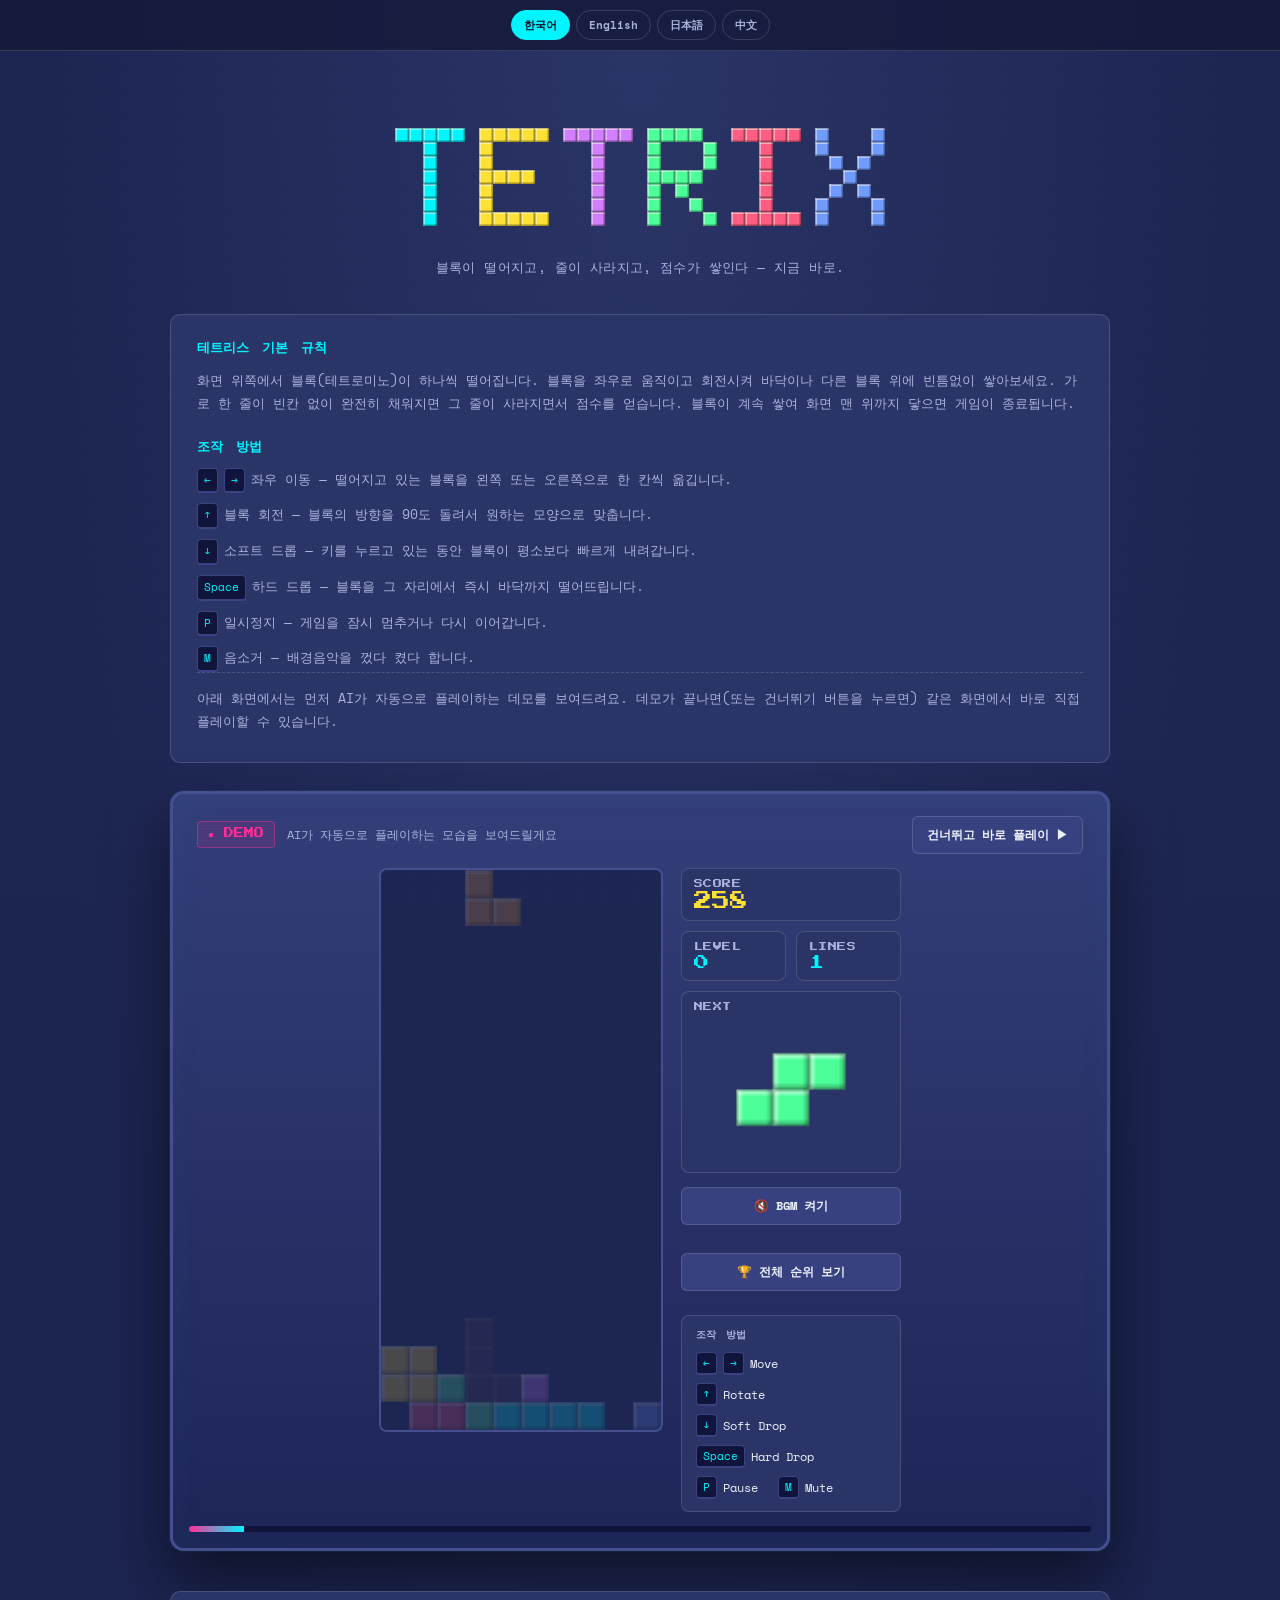
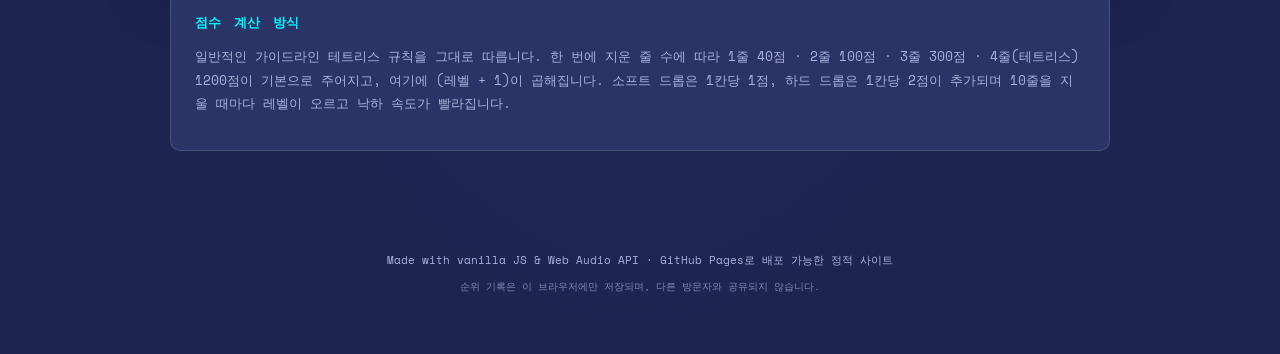
==== game.html @ ea778ef4 "Add files via upload" ====
<!DOCTYPE html>
<html lang="ko">
<head>
<meta charset="UTF-8">
<meta name="viewport" content="width=device-width, initial-scale=1.0">
<title>TETRIX — Play Tetris Instantly in Your Browser</title>
<meta name="description" content="A web Tetris game. Watch the AI demo, then play instantly.">
<link rel="preconnect" href="https://fonts.googleapis.com">
<link rel="preconnect" href="https://fonts.gstatic.com" crossorigin>
<link href="https://fonts.googleapis.com/css2?family=Press+Start+2P&family=Space+Mono:wght@400;700&display=swap" rel="stylesheet">
<style>
:root {
  --bg-deep: #232c5e;
  --bg-panel: #2a3466;
  --bg-panel-light: #37417f;
  --accent-cyan: #00f5ff;
  --accent-magenta: #ff2e97;
  --accent-yellow: #ffe135;
  --text-main: #eef2ff;
  --text-dim: #aab2dc;
  --border-soft: rgba(255, 255, 255, 0.14);
  --font-display: 'Press Start 2P', monospace;
  --font-mono: 'Space Mono', monospace;
}

* { box-sizing: border-box; }

html, body {
  margin: 0;
  padding: 0;
  background: radial-gradient(ellipse at top, #2a3466 0%, #1c2450 70%);
  color: var(--text-main);
  font-family: var(--font-mono);
  min-height: 100vh;
}

@media (prefers-reduced-motion: reduce) {
  * { animation-duration: 0.01ms !important; transition-duration: 0.01ms !important; }
}

/* CRT 스캔라인 오버레이 (신호 요소) */
.scanlines {
  position: fixed;
  inset: 0;
  pointer-events: none;
  z-index: 999;
  background: repeating-linear-gradient(
    to bottom,
    rgba(255, 255, 255, 0.025) 0px,
    rgba(255, 255, 255, 0.025) 1px,
    transparent 1px,
    transparent 3px
  );
  mix-blend-mode: overlay;
}

.hero {
  text-align: center;
  padding: 56px 20px 24px;
}

#logo-canvas {
  width: 100%;
  max-width: 640px;
  height: auto;
  image-rendering: pixelated;
}

.hero-tag {
  color: var(--text-dim);
  font-size: 13px;
  letter-spacing: 0.03em;
  margin-top: 4px;
}

main {
  max-width: 980px;
  margin: 0 auto;
  padding: 0 20px 60px;
}

.stage-frame {
  background: linear-gradient(180deg, #333d78, #1e2557);
  border: 3px solid #454f8f;
  border-radius: 14px;
  padding: 16px;
  box-shadow: 0 0 0 1px rgba(0, 245, 255, 0.06), 0 30px 60px rgba(0, 0, 0, 0.5), inset 0 0 40px rgba(0, 245, 255, 0.03);
}

.stage-topbar {
  display: flex;
  align-items: center;
  gap: 12px;
  flex-wrap: wrap;
  padding: 6px 8px 14px;
}

.badge {
  font-family: var(--font-display);
  font-size: 10px;
  color: var(--accent-magenta);
  background: rgba(255, 46, 151, 0.12);
  border: 1px solid rgba(255, 46, 151, 0.4);
  padding: 6px 10px;
  border-radius: 4px;
  animation: blink 1.4s steps(2) infinite;
}
.badge.live {
  color: var(--accent-cyan);
  background: rgba(0, 245, 255, 0.12);
  border-color: rgba(0, 245, 255, 0.5);
}
@keyframes blink { 50% { opacity: 0.35; } }

.caption {
  color: var(--text-dim);
  font-size: 12px;
  flex: 1;
}

.ghost-btn {
  font-family: var(--font-mono);
  font-weight: 700;
  font-size: 12px;
  color: var(--text-main);
  background: var(--bg-panel-light);
  border: 1px solid var(--border-soft);
  border-radius: 6px;
  padding: 9px 14px;
  cursor: pointer;
  transition: transform 0.12s ease, border-color 0.12s ease, background 0.12s ease;
}
.ghost-btn:hover { border-color: var(--accent-cyan); background: #232c5e; }
.ghost-btn:active { transform: scale(0.97); }
.ghost-btn:focus-visible { outline: 2px solid var(--accent-cyan); outline-offset: 2px; }
.ghost-btn.full { width: 100%; margin: 4px 0 14px; }

.stage-body {
  display: flex;
  gap: 18px;
  align-items: flex-start;
  flex-wrap: wrap;
  justify-content: center;
}

.canvas-wrap {
  position: relative;
  border-radius: 8px;
  overflow: hidden;
  border: 2px solid #454f8f;
  box-shadow: inset 0 0 30px rgba(0, 0, 0, 0.6);
  line-height: 0;
  max-width: 100%;
}

#stage-canvas {
  display: block;
  image-rendering: pixelated;
  max-width: 100%;
  height: auto;
}

.stage-overlay {
  position: absolute;
  inset: 0;
  display: flex;
  align-items: center;
  justify-content: center;
  background: rgba(28, 36, 80, 0.8);
  font-family: var(--font-display);
}

.sidebar {
  width: 220px;
  display: flex;
  flex-direction: column;
  gap: 10px;
}

.stat-box {
  background: var(--bg-panel);
  border: 1px solid var(--border-soft);
  border-radius: 8px;
  padding: 10px 12px;
  display: flex;
  flex-direction: column;
  gap: 4px;
}
.stat-row { display: flex; gap: 10px; }
.stat-row .stat-box.small { flex: 1; }

.stat-label {
  font-family: var(--font-display);
  font-size: 9px;
  color: var(--text-dim);
  letter-spacing: 0.05em;
}
.stat-value {
  font-family: var(--font-display);
  font-size: 18px;
  color: var(--accent-yellow);
}
.stat-row .stat-value { font-size: 15px; color: var(--accent-cyan); }

#next-canvas { display: block; margin-top: 2px; }

.controls-guide {
  background: var(--bg-panel);
  border: 1px solid var(--border-soft);
  border-radius: 8px;
  padding: 12px 14px;
}
.controls-guide h3 {
  font-family: var(--font-display);
  font-size: 10px;
  color: var(--text-dim);
  margin: 0 0 10px;
}
.controls-guide ul { list-style: none; margin: 0; padding: 0; display: flex; flex-direction: column; gap: 8px; }
.controls-guide li { font-size: 12px; color: var(--text-main); display: flex; align-items: center; gap: 6px; }
kbd {
  font-family: var(--font-mono);
  font-size: 11px;
  background: #10143a;
  border: 1px solid #3a4380;
  border-bottom-width: 2px;
  border-radius: 4px;
  padding: 2px 6px;
  color: var(--accent-cyan);
}

.progress-track {
  margin-top: 14px;
  height: 6px;
  background: #10143a;
  border-radius: 999px;
  overflow: hidden;
}
.progress-fill {
  height: 100%;
  width: 0%;
  background: linear-gradient(90deg, var(--accent-magenta), var(--accent-cyan));
  transition: width 0.1s linear;
}

.howto-section {
  margin-bottom: 28px;
  background: var(--bg-panel);
  border: 1px solid var(--border-soft);
  border-radius: 10px;
  padding: 24px 26px;
}
.howto-section h2 {
  font-family: var(--font-display);
  font-size: 13px;
  color: var(--accent-cyan);
  margin: 0 0 12px;
}
.howto-section h2:not(:first-child) { margin-top: 22px; }
.howto-section p {
  font-size: 13px;
  line-height: 1.8;
  color: var(--text-dim);
  margin: 0 0 4px;
}
.howto-section strong { color: var(--text-main); }

.howto-list {
  list-style: none;
  margin: 0;
  padding: 0;
  display: flex;
  flex-direction: column;
  gap: 10px;
}
.howto-list li {
  font-size: 13px;
  line-height: 1.7;
  color: var(--text-dim);
  display: flex;
  flex-wrap: wrap;
  align-items: baseline;
  gap: 6px;
}
.howto-list kbd {
  flex-shrink: 0;
}
.howto-list strong {
  color: var(--accent-yellow);
  margin-right: 2px;
}

.howto-note {
  margin-top: 16px;
  padding-top: 14px;
  border-top: 1px dashed var(--border-soft);
  font-size: 12px;
}

/* ---------- 모바일 터치 컨트롤 ---------- */
.touch-controls {
  display: none;
  flex-direction: column;
  gap: 10px;
  width: 100%;
  max-width: 340px;
  margin-top: 4px;
  user-select: none;
}
.touch-row { display: flex; gap: 10px; }
.touch-btn {
  flex: 1;
  font-family: var(--font-mono);
  font-weight: 700;
  font-size: 20px;
  color: var(--text-main);
  background: var(--bg-panel-light);
  border: 1px solid var(--border-soft);
  border-radius: 10px;
  padding: 16px 0;
  touch-action: manipulation;
  -webkit-tap-highlight-color: transparent;
}
.touch-btn.wide { font-size: 13px; padding: 14px 4px; }
.touch-btn:active { background: #2c3768; border-color: var(--accent-cyan); }

@media (max-width: 720px), (pointer: coarse) {
  .touch-controls { display: flex; }
}

/* ---------- 모달 (이니셜 입력 / 순위표) ---------- */
.modal-backdrop {
  position: fixed;
  inset: 0;
  z-index: 1000;
  background: rgba(20, 26, 58, 0.7);
  display: flex;
  align-items: center;
  justify-content: center;
  padding: 20px;
}
.modal-backdrop[hidden] { display: none; }
.modal-box {
  width: 100%;
  max-width: 380px;
  background: linear-gradient(180deg, #333d78, #1e2557);
  border: 2px solid #454f8f;
  border-radius: 14px;
  padding: 24px;
  box-shadow: 0 20px 60px rgba(0, 0, 0, 0.6);
}
.modal-box h2 {
  font-family: var(--font-display);
  font-size: 14px;
  color: var(--accent-yellow);
  margin: 0 0 14px;
  text-align: center;
}
.modal-box p { font-size: 12px; color: var(--text-dim); text-align: center; margin: 0 0 16px; }

.initials-input {
  display: block;
  width: 140px;
  margin: 0 auto 16px;
  font-family: var(--font-display);
  font-size: 28px;
  letter-spacing: 10px;
  text-align: center;
  text-transform: uppercase;
  color: var(--accent-cyan);
  background: #10143a;
  border: 2px solid #3a4380;
  border-radius: 8px;
  padding: 10px 6px 10px 16px;
}
.initials-input:focus { outline: none; border-color: var(--accent-cyan); }

.lb-table { display: flex; flex-direction: column; gap: 6px; margin-bottom: 6px; max-height: 320px; overflow-y: auto; }
.lb-row {
  display: grid;
  grid-template-columns: 32px 50px 1fr 70px;
  align-items: center;
  gap: 8px;
  padding: 7px 10px;
  background: var(--bg-panel);
  border-radius: 6px;
  font-size: 12px;
}
.lb-row--new { outline: 2px solid var(--accent-cyan); background: rgba(0, 245, 255, 0.08); }
.lb-rank { color: var(--text-dim); text-align: center; }
.lb-initials { font-family: var(--font-display); font-size: 11px; color: var(--accent-yellow); }
.lb-score { color: var(--text-main); font-weight: 700; text-align: right; }
.lb-date { color: var(--text-dim); font-size: 10px; text-align: right; }
.lb-empty { text-align: center; color: var(--text-dim); font-size: 12px; padding: 20px 0; }

.footer-note { font-size: 10px; margin-top: 6px; opacity: 0.7; }

.about-section {

  margin-top: 40px;
  background: var(--bg-panel);
  border: 1px solid var(--border-soft);
  border-radius: 10px;
  padding: 22px 24px;
}
.about-section h2 {
  font-family: var(--font-display);
  font-size: 13px;
  color: var(--accent-cyan);
  margin-top: 0;
}
.about-section p { font-size: 13px; line-height: 1.8; color: var(--text-dim); }
.about-section strong { color: var(--text-main); }

footer {
  text-align: center;
  color: var(--text-dim);
  font-size: 11px;
  padding: 30px 20px 50px;
}

@media (max-width: 720px) {
  .stage-body { flex-direction: column; align-items: center; }
  .sidebar { width: 100%; max-width: 320px; }
}

/* ---------- 언어 전환 바 ---------- */
.lang-switch {
  position: sticky;
  top: 0;
  z-index: 500;
  display: flex;
  justify-content: center;
  gap: 6px;
  flex-wrap: wrap;
  padding: 10px;
  background: rgba(20, 26, 58, 0.85);
  backdrop-filter: blur(6px);
  border-bottom: 1px solid var(--border-soft);
}
.lang-btn {
  font-family: var(--font-mono);
  font-size: 11px;
  font-weight: 700;
  color: var(--text-dim);
  background: transparent;
  border: 1px solid var(--border-soft);
  border-radius: 999px;
  padding: 6px 12px;
  cursor: pointer;
}
.lang-btn:hover { color: var(--text-main); border-color: var(--accent-cyan); }
.lang-btn.active {
  color: #0a0e27;
  background: var(--accent-cyan);
  border-color: var(--accent-cyan);
}

/* ---------- 링크를 버튼처럼 ---------- */
a.ghost-btn.link-btn {
  display: block;
  text-align: center;
  text-decoration: none;
}

/* ---------- 랭킹 페이지 ---------- */
.hero--small { padding: 40px 20px 10px; }
.text-logo {
  font-family: var(--font-display);
  font-size: 42px;
  text-align: center;
  margin: 0;
  background: linear-gradient(90deg, var(--accent-cyan), var(--accent-magenta), var(--accent-yellow));
  -webkit-background-clip: text;
  background-clip: text;
  color: transparent;
}
.ranking-main { max-width: 720px; margin: 0 auto; padding: 0 20px 60px; }
.ranking-page {
  background: var(--bg-panel);
  border: 1px solid var(--border-soft);
  border-radius: 12px;
  padding: 26px 28px;
}
.back-link {
  display: inline-block;
  width: auto;
  margin-bottom: 18px;
  text-decoration: none;
}
.ranking-page h2 {
  font-family: var(--font-display);
  font-size: 16px;
  color: var(--accent-yellow);
  margin: 0 0 10px;
}
.ranking-subtitle { font-size: 12px; color: var(--text-dim); margin: 0 0 20px; line-height: 1.6; }
.lb-header-row {
  display: grid;
  grid-template-columns: 32px 50px 1fr 70px;
  gap: 8px;
  padding: 0 10px 8px;
  font-size: 10px;
  color: var(--text-dim);
  font-family: var(--font-display);
  border-bottom: 1px solid var(--border-soft);
  margin-bottom: 8px;
}

</style>
</head>
<body>
<div class="scanlines" aria-hidden="true"></div>

<div class="lang-switch" id="lang-switch">
  <button class="lang-btn" data-lang="ko">한국어</button>
  <button class="lang-btn" data-lang="en">English</button>
  <button class="lang-btn" data-lang="ja">日本語</button>
  <button class="lang-btn" data-lang="zh">中文</button>
</div>

<header class="hero">
  <canvas id="logo-canvas" width="640" height="140" aria-label="TETRIX logo"></canvas>
  <p class="hero-tag" data-i18n="heroTag">Blocks fall. Lines clear. Scores rise. Right now.</p>
</header>

<main>
  <section class="howto-section">
    <h2 data-i18n="howToPlayTitle">How to Play</h2>
    <p data-i18n="howToPlayBody">Blocks (tetrominoes) fall from the top of the screen. Move and rotate each
      block to stack it neatly on the floor or on other blocks. Fill a full
      horizontal row and it clears, earning points. If the blocks stack up
      to the top of the screen, the game ends.</p>

    <h2 data-i18n="controlsTitle">Controls</h2>
    <ul class="howto-list">
      <li><kbd>←</kbd><kbd>→</kbd> <span data-i18n="ctrlMove">Move — Shift the falling block left or right by one column.</span></li>
      <li><kbd>↑</kbd> <span data-i18n="ctrlRotate">Rotate — Turn the block 90° to fit it into the gap you need.</span></li>
      <li><kbd>↓</kbd> <span data-i18n="ctrlSoftDrop">Soft Drop — Hold to make the block fall faster.</span></li>
      <li><kbd>Space</kbd> <span data-i18n="ctrlHardDrop">Hard Drop — Instantly drop the block straight to the bottom.</span></li>
      <li><kbd>P</kbd> <span data-i18n="ctrlPause">Pause — Pause or resume the game.</span></li>
      <li><kbd>M</kbd> <span data-i18n="ctrlMute">Mute — Turn the music on or off.</span></li>
    </ul>
    <p class="howto-note" data-i18n="howToNote">Below, an AI plays a live demo first. Once it ends
      (or you hit Skip), you can play right away on the same screen.</p>
  </section>

  <section class="stage-section">
    <div class="stage-frame">
      <div class="stage-topbar">
        <span id="stage-badge" class="badge">● DEMO</span>
        <span id="stage-caption" class="caption" data-i18n="demoCaption">Watch the AI play automatically</span>
        <button id="skip-demo-btn" class="ghost-btn" data-i18n="skipBtn">Skip to Play ▶</button>
      </div>

      <div class="stage-body">
        <div class="canvas-wrap">
          <canvas id="stage-canvas"></canvas>
          <div id="stage-overlay" class="stage-overlay" hidden></div>
        </div>

        <div class="touch-controls" id="touch-controls">
          <div class="touch-row">
            <button class="touch-btn" data-action="left" aria-label="Move left">◀</button>
            <button class="touch-btn" data-action="rotate" aria-label="Rotate">⟳</button>
            <button class="touch-btn" data-action="right" aria-label="Move right">▶</button>
          </div>
          <div class="touch-row">
            <button class="touch-btn wide" data-action="softdrop" aria-label="Soft drop">▼ Soft Drop</button>
            <button class="touch-btn wide" data-action="harddrop" aria-label="Hard drop">⤓ Hard Drop</button>
          </div>
        </div>

        <aside class="sidebar">
          <div class="stat-box">
            <span class="stat-label" data-i18n="statScore">SCORE</span>
            <span id="stat-score" class="stat-value">0</span>
          </div>
          <div class="stat-row">
            <div class="stat-box small">
              <span class="stat-label" data-i18n="statLevel">LEVEL</span>
              <span id="stat-level" class="stat-value">0</span>
            </div>
            <div class="stat-box small">
              <span class="stat-label" data-i18n="statLines">LINES</span>
              <span id="stat-lines" class="stat-value">0</span>
            </div>
          </div>
          <div class="stat-box">
            <span class="stat-label" data-i18n="statNext">NEXT</span>
            <canvas id="next-canvas" width="96" height="72"></canvas>
          </div>

          <button id="bgm-toggle-btn" class="ghost-btn full">🔇 Music On</button>
          <a id="rankings-link" href="ranking.html" class="ghost-btn full link-btn" data-i18n="rankingsBtn">🏆 View Full Rankings</a>

          <div class="controls-guide">
            <h3 data-i18n="controlsTitle">Controls</h3>
            <ul>
              <li><kbd>←</kbd><kbd>→</kbd> Move</li>
              <li><kbd>↑</kbd> Rotate</li>
              <li><kbd>↓</kbd> Soft Drop</li>
              <li><kbd>Space</kbd> Hard Drop</li>
              <li><kbd>P</kbd> Pause &nbsp; <kbd>M</kbd> Mute</li>
            </ul>
          </div>
        </aside>
      </div>

      <div id="demo-progress-track" class="progress-track">
        <div id="demo-progress-fill" class="progress-fill"></div>
      </div>
    </div>
  </section>

  <section class="about-section">
    <h2 data-i18n="scoringTitle">Scoring</h2>
    <p data-i18n="scoringBody">Standard guideline Tetris rules apply. Clearing lines at once scores
      40 / 100 / 300 / 1200 points for 1 / 2 / 3 / 4 lines,
      multiplied by (level + 1). Soft drop adds 1 point per row,
      hard drop adds 2 points per row. The level rises every 10 lines cleared,
      and the game speeds up.</p>
  </section>
</main>

<footer>
  <p data-i18n="footerMade">Made with vanilla JS &amp; Web Audio API · A static site, ready for GitHub Pages</p>
  <p class="footer-note" data-i18n="footerNote">High scores are saved in your own browser only — they're not shared with other visitors.</p>
</footer>

<div id="modal-backdrop" class="modal-backdrop" hidden>
  <div id="modal-box" class="modal-box"></div>
</div>

<script>

/* ---- js/i18n.js ---- */
/* =========================================================
   TETRIX - i18n
   한국어(ko) / English(en) / 日本語(ja) / 中文(zh) 4개 언어 지원.
   선택한 언어는 localStorage에 저장되어 두 페이지(게임/순위표) 사이에서도 유지된다.
   ========================================================= */

const LANG_KEY = "tetrix_lang";

const I18N = {
  ko: {
    heroTag: "블록이 떨어지고, 줄이 사라지고, 점수가 쌓인다 — 지금 바로.",
    howToPlayTitle: "테트리스 기본 규칙",
    howToPlayBody: "화면 위쪽에서 블록(테트로미노)이 하나씩 떨어집니다. 블록을 좌우로 움직이고 회전시켜 바닥이나 다른 블록 위에 빈틈없이 쌓아보세요. 가로 한 줄이 빈칸 없이 완전히 채워지면 그 줄이 사라지면서 점수를 얻습니다. 블록이 계속 쌓여 화면 맨 위까지 닿으면 게임이 종료됩니다.",
    howToPlayBodyStrong: "가로 한 줄이 빈칸 없이 완전히 채워지면 그 줄이 사라지면서 점수",
    controlsTitle: "조작 방법",
    ctrlMove: "좌우 이동 — 떨어지고 있는 블록을 왼쪽 또는 오른쪽으로 한 칸씩 옮깁니다.",
    ctrlRotate: "블록 회전 — 블록의 방향을 90도 돌려서 원하는 모양으로 맞춥니다.",
    ctrlSoftDrop: "소프트 드롭 — 키를 누르고 있는 동안 블록이 평소보다 빠르게 내려갑니다.",
    ctrlHardDrop: "하드 드롭 — 블록을 그 자리에서 즉시 바닥까지 떨어뜨립니다.",
    ctrlPause: "일시정지 — 게임을 잠시 멈추거나 다시 이어갑니다.",
    ctrlMute: "음소거 — 배경음악을 껐다 켰다 합니다.",
    howToNote: "아래 화면에서는 먼저 AI가 자동으로 플레이하는 데모를 보여드려요. 데모가 끝나면(또는 건너뛰기 버튼을 누르면) 같은 화면에서 바로 직접 플레이할 수 있습니다.",
    demoCaption: "AI가 자동으로 플레이하는 모습을 보여드릴게요",
    liveCaption: "지금부터 직접 플레이하세요!",
    skipBtn: "건너뛰고 바로 플레이 ▶",
    statScore: "SCORE",
    statLevel: "LEVEL",
    statLines: "LINES",
    statNext: "NEXT",
    musicOn: "🔇 BGM 켜기",
    musicOff: "🔊 BGM 끄기",
    rankingsBtn: "🏆 전체 순위 보기",
    scoringTitle: "점수 계산 방식",
    scoringBody: "일반적인 가이드라인 테트리스 규칙을 그대로 따릅니다. 한 번에 지운 줄 수에 따라 1줄 40점 · 2줄 100점 · 3줄 300점 · 4줄(테트리스) 1200점이 기본으로 주어지고, 여기에 (레벨 + 1)이 곱해집니다. 소프트 드롭은 1칸당 1점, 하드 드롭은 1칸당 2점이 추가되며 10줄을 지울 때마다 레벨이 오르고 낙하 속도가 빨라집니다.",
    footerMade: "Made with vanilla JS & Web Audio API · GitHub Pages로 배포 가능한 정적 사이트",
    footerNote: "순위 기록은 이 브라우저에만 저장되며, 다른 방문자와 공유되지 않습니다.",
    gameOverRestart: "Enter 키를 누르거나 화면을 터치해 다시 시작",
    newHighScoreTitle: "🎉 신기록입니다!",
    newHighScorePrompt: "점 — 이니셜을 입력하세요",
    saveScoreBtn: "기록 저장",
    viewRankingsBtn: "전체 순위 보기",
    playAgainBtn: "다시 플레이",
    rankingPageTitle: "🏆 전체 순위 (상위 20위)",
    rankingSubtitle: "이 순위는 지금 이 브라우저에 저장된 기록만 보여줍니다. 다른 사람의 기기와는 공유되지 않아요.",
    backToGame: "← 게임으로 돌아가기",
    colRank: "순위",
    colInitials: "이니셜",
    colScore: "점수",
    colDate: "날짜",
    emptyScores: "아직 기록이 없어요 — 첫 기록의 주인공이 되어보세요!",
    langLabel: "언어",
    savingLabel: "저장 중…",
    loadingLabel: "불러오는 중…",
    rankingSubtitleGlobal: "이 순위는 전 세계 방문자와 실시간으로 공유되는 글로벌 순위표입니다.",
    footerNoteGlobal: "순위 기록은 모든 방문자와 실시간으로 공유됩니다."
  },
  en: {
    heroTag: "Blocks fall. Lines clear. Scores rise. Right now.",
    howToPlayTitle: "How to Play",
    howToPlayBody: "Blocks (tetrominoes) fall from the top of the screen. Move and rotate each block to stack it neatly on the floor or on other blocks. Fill a full horizontal row and it clears, earning points. If the blocks stack up to the top of the screen, the game ends.",
    howToPlayBodyStrong: "Fill a full horizontal row and it clears, earning points.",
    controlsTitle: "Controls",
    ctrlMove: "Move — Shift the falling block left or right by one column.",
    ctrlRotate: "Rotate — Turn the block 90° to fit it into the gap you need.",
    ctrlSoftDrop: "Soft Drop — Hold to make the block fall faster.",
    ctrlHardDrop: "Hard Drop — Instantly drop the block straight to the bottom.",
    ctrlPause: "Pause — Pause or resume the game.",
    ctrlMute: "Mute — Turn the music on or off.",
    howToNote: "Below, an AI plays a live demo first. Once it ends (or you hit Skip), you can play right away on the same screen.",
    demoCaption: "Watch the AI play automatically",
    liveCaption: "Your turn — play now!",
    skipBtn: "Skip to Play ▶",
    statScore: "SCORE",
    statLevel: "LEVEL",
    statLines: "LINES",
    statNext: "NEXT",
    musicOn: "🔇 Music On",
    musicOff: "🔊 Music Off",
    rankingsBtn: "🏆 View Full Rankings",
    scoringTitle: "Scoring",
    scoringBody: "Standard guideline Tetris rules apply. Clearing lines at once scores 40 / 100 / 300 / 1200 points for 1 / 2 / 3 / 4 lines, multiplied by (level + 1). Soft drop adds 1 point per row, hard drop adds 2 points per row. The level rises every 10 lines cleared, and the game speeds up.",
    footerMade: "Made with vanilla JS & Web Audio API · A static site, ready for GitHub Pages",
    footerNote: "High scores are saved in your own browser only — they're not shared with other visitors.",
    gameOverRestart: "Press Enter or tap to restart",
    newHighScoreTitle: "🎉 New High Score!",
    newHighScorePrompt: "points — enter your initials",
    saveScoreBtn: "Save Score",
    viewRankingsBtn: "View Full Rankings",
    playAgainBtn: "Play Again",
    rankingPageTitle: "🏆 Full Rankings (Top 20)",
    rankingSubtitle: "This board only shows scores saved in this browser — it isn't shared with other people's devices.",
    backToGame: "← Back to Game",
    colRank: "Rank",
    colInitials: "Initials",
    colScore: "Score",
    colDate: "Date",
    emptyScores: "No scores yet — be the first!",
    langLabel: "Language",
    savingLabel: "Saving…",
    loadingLabel: "Loading…",
    rankingSubtitleGlobal: "This is a global leaderboard, shared in real time with visitors everywhere.",
    footerNoteGlobal: "High scores are shared in real time with every visitor."
  },
  ja: {
    heroTag: "ブロックが落ち、ラインが消え、スコアが積み上がる — 今すぐ。",
    howToPlayTitle: "遊び方",
    howToPlayBody: "画面上部からブロック(テトロミノ)が一つずつ落ちてきます。左右に動かし、回転させて床や他のブロックの上に隙間なく積み上げましょう。横一列がすべて埋まるとそのラインが消え、得点が入ります。ブロックが画面上端まで積み上がるとゲーム終了です。",
    howToPlayBodyStrong: "横一列がすべて埋まるとそのラインが消え、得点",
    controlsTitle: "操作方法",
    ctrlMove: "移動 — 落下中のブロックを左右に1マスずつ動かします。",
    ctrlRotate: "回転 — ブロックを90度回転させて隙間に合わせます。",
    ctrlSoftDrop: "ソフトドロップ — 押している間、ブロックが速く落下します。",
    ctrlHardDrop: "ハードドロップ — ブロックを即座に一番下まで落とします。",
    ctrlPause: "一時停止 — ゲームを一時停止/再開します。",
    ctrlMute: "ミュート — BGMのオン/オフを切り替えます。",
    howToNote: "下の画面ではまずAIが自動でプレイするデモをご覧いただけます。デモが終わる(またはスキップする)と、同じ画面ですぐにプレイを始められます。",
    demoCaption: "AIが自動でプレイする様子をご覧ください",
    liveCaption: "あなたの番です — さあプレイ!",
    skipBtn: "スキップしてプレイ ▶",
    statScore: "スコア",
    statLevel: "レベル",
    statLines: "ライン",
    statNext: "ネクスト",
    musicOn: "🔇 BGMオン",
    musicOff: "🔊 BGMオフ",
    rankingsBtn: "🏆 ランキングを見る",
    scoringTitle: "得点計算方式",
    scoringBody: "一般的なガイドライン準拠のルールに従います。一度に消したライン数に応じて 1ライン40点・2ライン100点・3ライン300点・4ライン(テトリス)1200点 が基本点となり、そこに (レベル + 1) が掛けられます。ソフトドロップは1マスにつき1点、ハードドロップは1マスにつき2点が加算され、10ライン消すごとにレベルが上がって落下速度が速くなります。",
    footerMade: "Made with vanilla JS & Web Audio API · GitHub Pagesで公開できる静的サイト",
    footerNote: "ランキングはこのブラウザにのみ保存され、他の訪問者とは共有されません。",
    gameOverRestart: "Enterキーを押すか画面をタップしてリスタート",
    newHighScoreTitle: "🎉 ハイスコア達成!",
    newHighScorePrompt: "点 — イニシャルを入力してください",
    saveScoreBtn: "記録を保存",
    viewRankingsBtn: "ランキングを見る",
    playAgainBtn: "もう一度プレイ",
    rankingPageTitle: "🏆 ランキング(上位20位)",
    rankingSubtitle: "このランキングは、今使っているこのブラウザに保存された記録のみを表示します。他の人の端末とは共有されません。",
    backToGame: "← ゲームに戻る",
    colRank: "順位",
    colInitials: "イニシャル",
    colScore: "スコア",
    colDate: "日付",
    emptyScores: "まだ記録がありません — 最初の記録を作りましょう!",
    langLabel: "言語",
    savingLabel: "保存中…",
    loadingLabel: "読み込み中…",
    rankingSubtitleGlobal: "これは世界中の訪問者とリアルタイムで共有されるグローバルランキングです。",
    footerNoteGlobal: "ランキングはすべての訪問者とリアルタイムで共有されます。"
  },
  zh: {
    heroTag: "方块落下,行被消除,分数不断攀升 — 就是现在。",
    howToPlayTitle: "游戏玩法",
    howToPlayBody: "方块(俄罗斯方块)会从屏幕顶部依次落下。左右移动并旋转方块,将它们整齐地堆叠在地面或其他方块上。填满一整行且没有空隙,该行就会消除并获得分数。如果方块一直堆到屏幕顶部,游戏结束。",
    howToPlayBodyStrong: "填满一整行且没有空隙,该行就会消除并获得分数",
    controlsTitle: "操作方法",
    ctrlMove: "移动 — 将下落中的方块向左或向右移动一格。",
    ctrlRotate: "旋转 — 将方块旋转90度以匹配所需的空隙。",
    ctrlSoftDrop: "软降 — 按住可使方块比平时下落得更快。",
    ctrlHardDrop: "硬降 — 立即将方块直接落到底部。",
    ctrlPause: "暂停 — 暂停或继续游戏。",
    ctrlMute: "静音 — 打开或关闭背景音乐。",
    howToNote: "下方会先展示AI自动游玩的演示。演示结束后(或点击跳过按钮),你可以立即在同一画面开始游玩。",
    demoCaption: "观看AI自动游玩",
    liveCaption: "轮到你了 — 开始游玩吧!",
    skipBtn: "跳过并开始游玩 ▶",
    statScore: "分数",
    statLevel: "等级",
    statLines: "行数",
    statNext: "下一个",
    musicOn: "🔇 开启音乐",
    musicOff: "🔊 关闭音乐",
    rankingsBtn: "🏆 查看完整排行榜",
    scoringTitle: "计分方式",
    scoringBody: "采用标准的俄罗斯方块通用规则。一次消除的行数对应基础分:1行40分 · 2行100分 · 3行300分 · 4行(俄罗斯方块)1200分,再乘以(等级 + 1)。软降每格加1分,硬降每格加2分。每消除10行等级提升一次,下落速度也会加快。",
    footerMade: "Made with vanilla JS & Web Audio API · 可部署到 GitHub Pages 的静态网站",
    footerNote: "排行榜记录仅保存在你自己的浏览器中,不会与其他访客共享。",
    gameOverRestart: "按 Enter 键或点击屏幕重新开始",
    newHighScoreTitle: "🎉 创造新纪录!",
    newHighScorePrompt: "分 — 请输入你的姓名缩写",
    saveScoreBtn: "保存记录",
    viewRankingsBtn: "查看完整排行榜",
    playAgainBtn: "再玩一次",
    rankingPageTitle: "🏆 完整排行榜(前20名)",
    rankingSubtitle: "此排行榜只显示保存在当前浏览器中的记录,不会与其他人的设备共享。",
    backToGame: "← 返回游戏",
    colRank: "排名",
    colInitials: "缩写",
    colScore: "分数",
    colDate: "日期",
    emptyScores: "还没有记录 — 快来创造第一个记录吧!",
    langLabel: "语言",
    savingLabel: "保存中…",
    loadingLabel: "加载中…",
    rankingSubtitleGlobal: "这是与全球访客实时共享的全球排行榜。",
    footerNoteGlobal: "排行榜记录会与所有访客实时共享。"
  }
};

function getLang() {
  try {
    return localStorage.getItem(LANG_KEY) || "ko";
  } catch (e) {
    return "ko";
  }
}

function setLang(lang) {
  try {
    localStorage.setItem(LANG_KEY, lang);
  } catch (e) {
    /* ignore */
  }
}

function t(key) {
  const lang = getLang();
  return (I18N[lang] && I18N[lang][key]) || I18N.en[key] || key;
}

// data-i18n 속성이 붙은 모든 요소의 텍스트를 현재 언어로 교체
function applyStaticTranslations() {
  document.querySelectorAll("[data-i18n]").forEach(el => {
    const key = el.getAttribute("data-i18n");
    el.textContent = t(key);
  });
  document.documentElement.lang = getLang();
}

window.TetrixI18n = { I18N, getLang, setLang, t, applyStaticTranslations, LANG_KEY };


/* ---- js/engine.js ---- */
/* =========================================================
   TETRIX - Core Engine
   보드/블록/회전/충돌판정/라인클리어/점수 계산을 담당하는
   순수 로직 모듈. DOM이나 캔버스에 의존하지 않는다.
   ========================================================= */

const COLS = 10;
const ROWS = 20;

// 각 테트로미노를 4x4 격자 안에서 4가지 회전 상태로 정의
const SHAPE_DEFS = {
  I: ["0000,1111,0000,0000", "0010,0010,0010,0010", "0000,0000,1111,0000", "0100,0100,0100,0100"],
  O: ["0110,0110,0000,0000", "0110,0110,0000,0000", "0110,0110,0000,0000", "0110,0110,0000,0000"],
  T: ["0100,1110,0000,0000", "0100,0110,0100,0000", "0000,1110,0100,0000", "0100,1100,0100,0000"],
  S: ["0110,1100,0000,0000", "0100,0110,0010,0000", "0000,0110,1100,0000", "1000,1100,0100,0000"],
  Z: ["1100,0110,0000,0000", "0010,0110,0100,0000", "0000,1100,0110,0000", "0100,1100,1000,0000"],
  J: ["1000,1110,0000,0000", "0110,0100,0100,0000", "0000,1110,0010,0000", "0100,0100,1100,0000"],
  L: ["0010,1110,0000,0000", "0100,0100,0110,0000", "0000,1110,1000,0000", "1100,0100,0100,0000"]
};

const COLORS = {
  I: "#00f5ff",
  O: "#ffe135",
  T: "#d17dff",
  S: "#4dff99",
  Z: "#ff5c82",
  J: "#6f9bff",
  L: "#ffaa33"
};

const PIECE_KEYS = Object.keys(SHAPE_DEFS);

function parseShape(str) {
  return str.split(",").map(row => row.split("").map(Number));
}

// 미리 파싱해둔 회전 테이블: SHAPES[type][rotation] -> [[x,y],...]
const SHAPES = {};
for (const key of PIECE_KEYS) {
  SHAPES[key] = SHAPE_DEFS[key].map(rowStr => {
    const grid = parseShape(rowStr);
    const cells = [];
    for (let y = 0; y < 4; y++) {
      for (let x = 0; x < 4; x++) {
        if (grid[y][x]) cells.push([x, y]);
      }
    }
    return cells;
  });
}

// 클래식 가이드라인 점수표 (레벨 보정 전 기본값)
const LINE_SCORE = [0, 40, 100, 300, 1200];

function randomBag() {
  const bag = [...PIECE_KEYS];
  for (let i = bag.length - 1; i > 0; i--) {
    const j = Math.floor(Math.random() * (i + 1));
    [bag[i], bag[j]] = [bag[j], bag[i]];
  }
  return bag;
}

class Piece {
  constructor(type) {
    this.type = type;
    this.rotation = 0;
    this.x = 3;
    this.y = -1;
  }
  cells(rotation = this.rotation) {
    return SHAPES[this.type][rotation];
  }
}

class Board {
  constructor() {
    this.grid = Array.from({ length: ROWS }, () => Array(COLS).fill(null));
    this.bag = randomBag();
    this.nextBag = randomBag();
    this.current = null;
    this.score = 0;
    this.lines = 0;
    this.level = 0;
    this.gameOver = false;
    this.spawnNext();
  }

  takeFromBag() {
    if (this.bag.length === 0) {
      this.bag = this.nextBag;
      this.nextBag = randomBag();
    }
    return this.bag.shift();
  }

  spawnNext() {
    const type = this.takeFromBag();
    this.current = new Piece(type);
    this.peekType = this.bag[0] || this.nextBag[0];
    if (this.collides(this.current, 0, 0, this.current.rotation)) {
      this.gameOver = true;
    }
  }

  collides(piece, dx, dy, rotation) {
    const cells = piece.cells(rotation);
    for (const [cx, cy] of cells) {
      const x = piece.x + cx + dx;
      const y = piece.y + cy + dy;
      if (x < 0 || x >= COLS || y >= ROWS) return true;
      if (y >= 0 && this.grid[y][x]) return true;
    }
    return false;
  }

  move(dx, dy) {
    if (!this.current || this.gameOver) return false;
    if (!this.collides(this.current, dx, dy, this.current.rotation)) {
      this.current.x += dx;
      this.current.y += dy;
      return true;
    }
    return false;
  }

  rotate(dir = 1) {
    if (!this.current || this.gameOver) return false;
    const p = this.current;
    const newRotation = (p.rotation + dir + 4) % 4;
    // 간단한 wall-kick: 0, -1, 1, -2, 2 순서로 시도
    const kicks = [0, -1, 1, -2, 2];
    for (const k of kicks) {
      if (!this.collides(p, k, 0, newRotation)) {
        p.x += k;
        p.rotation = newRotation;
        return true;
      }
    }
    return false;
  }

  hardDrop() {
    if (!this.current || this.gameOver) return 0;
    let dist = 0;
    while (!this.collides(this.current, 0, 1, this.current.rotation)) {
      this.current.y += 1;
      dist++;
    }
    this.score += dist * 2; // 하드드롭 1칸당 2점 (가이드라인 규칙)
    this.lock();
    return dist;
  }

  softDropStep() {
    if (this.move(0, 1)) {
      this.score += 1; // 소프트드롭 1칸당 1점
      return true;
    }
    return false;
  }

  ghostY() {
    if (!this.current) return 0;
    let y = this.current.y;
    while (!this.collides(this.current, 0, y - this.current.y + 1, this.current.rotation)) {
      y++;
    }
    return y;
  }

  lock() {
    const p = this.current;
    if (!p) return;
    for (const [cx, cy] of p.cells()) {
      const x = p.x + cx;
      const y = p.y + cy;
      if (y >= 0) this.grid[y][x] = p.type;
    }
    const cleared = this.clearLines();
    if (!this.gameOver) this.spawnNext();
    return cleared;
  }

  clearLines() {
    let cleared = 0;
    for (let y = ROWS - 1; y >= 0; y--) {
      if (this.grid[y].every(cell => cell !== null)) {
        this.grid.splice(y, 1);
        this.grid.unshift(Array(COLS).fill(null));
        cleared++;
        y++; // 같은 인덱스 재검사
      }
    }
    if (cleared > 0) {
      this.score += LINE_SCORE[cleared] * (this.level + 1);
      this.lines += cleared;
      this.level = Math.floor(this.lines / 10);
    }
    return cleared;
  }

  dropIntervalMs() {
    // 레벨이 오를수록 빨라짐 (하한 100ms)
    return Math.max(1000 - this.level * 75, 100);
  }
}

window.TetrixEngine = { COLS, ROWS, COLORS, PIECE_KEYS, Board, Piece };


/* ---- js/render.js ---- */
/* =========================================================
   TETRIX - Renderer
   Board 상태를 canvas 2D에 그리는 함수 모음
   ========================================================= */

function drawBlock(ctx, px, py, size, color, alpha = 1) {
  ctx.save();
  ctx.globalAlpha = alpha;
  // 본체
  ctx.fillStyle = color;
  ctx.fillRect(px, py, size, size);
  // 픽셀 베벨(입체) 효과 — 밝은 하이라이트는 강하게, 어두운 그림자는 옅게
  ctx.fillStyle = "rgba(255,255,255,0.45)";
  ctx.fillRect(px, py, size, Math.max(2, size * 0.14));
  ctx.fillRect(px, py, Math.max(2, size * 0.14), size);
  ctx.fillStyle = "rgba(0,0,0,0.18)";
  ctx.fillRect(px, py + size - Math.max(2, size * 0.14), size, Math.max(2, size * 0.14));
  ctx.fillRect(px + size - Math.max(2, size * 0.14), py, Math.max(2, size * 0.14), size);
  ctx.strokeStyle = "rgba(0,0,0,0.22)";
  ctx.lineWidth = 1;
  ctx.strokeRect(px + 0.5, py + 0.5, size - 1, size - 1);
  ctx.restore();
}

function drawBoard(ctx, board, cellSize, opts = {}) {
  const { COLS, ROWS, COLORS } = window.TetrixEngine;
  const w = COLS * cellSize;
  const h = ROWS * cellSize;

  // 배경
  ctx.fillStyle = "#232c5e";
  ctx.fillRect(0, 0, w, h);

  // 그리드 라인
  ctx.strokeStyle = "rgba(255,255,255,0.05)";
  ctx.lineWidth = 1;
  for (let x = 0; x <= COLS; x++) {
    ctx.beginPath();
    ctx.moveTo(x * cellSize, 0);
    ctx.lineTo(x * cellSize, h);
    ctx.stroke();
  }
  for (let y = 0; y <= ROWS; y++) {
    ctx.beginPath();
    ctx.moveTo(0, y * cellSize);
    ctx.lineTo(w, y * cellSize);
    ctx.stroke();
  }

  // 고정된 블록
  for (let y = 0; y < ROWS; y++) {
    for (let x = 0; x < COLS; x++) {
      const cell = board.grid[y][x];
      if (cell) drawBlock(ctx, x * cellSize, y * cellSize, cellSize, COLORS[cell]);
    }
  }

  // 고스트 피스
  if (board.current && !board.gameOver && opts.showGhost !== false) {
    const gy = board.ghostY();
    for (const [cx, cy] of board.current.cells()) {
      const x = board.current.x + cx;
      const y = gy + cy;
      if (y >= 0) drawBlock(ctx, x * cellSize, y * cellSize, cellSize, COLORS[board.current.type], 0.18);
    }
  }

  // 현재 낙하 중인 피스
  if (board.current && !board.gameOver) {
    for (const [cx, cy] of board.current.cells()) {
      const x = board.current.x + cx;
      const y = board.current.y + cy;
      if (y >= 0) drawBlock(ctx, x * cellSize, y * cellSize, cellSize, COLORS[board.current.type]);
    }
  }
}

function drawNextPreview(ctx, type, cellSize = 18) {
  const { COLORS, PIECE_KEYS } = window.TetrixEngine;
  ctx.clearRect(0, 0, ctx.canvas.width, ctx.canvas.height);
  if (!type) return;
  const shape = window.TetrixEngine.Board ? null : null;
  // 4x4 셀 중 실제 채워진 셀만 그리기 (SHAPES 접근을 위해 임시 Piece 사용)
  const engine = window.TetrixEngine;
  const tmp = new engine.Piece(type);
  const cells = tmp.cells(0);
  const minX = Math.min(...cells.map(c => c[0]));
  const maxX = Math.max(...cells.map(c => c[0]));
  const minY = Math.min(...cells.map(c => c[1]));
  const maxY = Math.max(...cells.map(c => c[1]));
  const w = (maxX - minX + 1) * cellSize;
  const h = (maxY - minY + 1) * cellSize;
  const offX = (ctx.canvas.width - w) / 2;
  const offY = (ctx.canvas.height - h) / 2;
  for (const [cx, cy] of cells) {
    drawBlock(ctx, offX + (cx - minX) * cellSize, offY + (cy - minY) * cellSize, cellSize, COLORS[type]);
  }
}

window.TetrixRender = { drawBlock, drawBoard, drawNextPreview };


/* ---- js/audio.js ---- */
/* =========================================================
   TETRIX - Chiptune Audio Engine
   외부 음원 파일 없이 Web Audio API 오실레이터로
   배경음악과 효과음을 실시간 합성한다.
   ========================================================= */

const NOTE_FREQ = {
  "C3": 130.81, "D3": 146.83, "E3": 164.81, "F3": 174.61, "G3": 196.00, "A3": 220.00, "B3": 246.94,
  "C4": 261.63, "D4": 293.66, "E4": 329.63, "F4": 349.23, "G4": 392.00, "A4": 440.00, "B4": 493.88,
  "C5": 523.25, "D5": 587.33, "E5": 659.25, "F5": 698.46, "G5": 783.99, "A5": 880.00, "B5": 987.77,
  "C6": 1046.50, "REST": 0
};

// A마이너 기반의 8비트풍 오리지널 루프 멜로디 (2마디 x 2 = 총 32스텝)
const MELODY = [
  "A4", "REST", "C5", "B4", "A4", "REST", "E4", "REST",
  "A4", "REST", "C5", "D5", "E5", "REST", "D5", "C5",
  "B4", "REST", "D5", "C5", "B4", "REST", "G4", "REST",
  "A4", "B4", "C5", "REST", "A4", "REST", "REST", "REST"
];
const BASS = [
  "A3", "A3", "REST", "A3", "F3", "F3", "REST", "F3",
  "A3", "A3", "REST", "A3", "E3", "E3", "REST", "E3",
  "D3", "D3", "REST", "D3", "G3", "G3", "REST", "G3",
  "A3", "A3", "REST", "A3", "E3", "E3", "REST", "REST"
];

class ChiptuneAudio {
  constructor() {
    this.ctx = null;
    this.masterGain = null;
    this.musicGain = null;
    this.sfxGain = null;
    this.playing = false;
    this.stepIndex = 0;
    this.stepMs = 165;
    this.timer = null;
    this.muted = false;
  }

  ensureContext() {
    if (!this.ctx) {
      this.ctx = new (window.AudioContext || window.webkitAudioContext)();
      this.masterGain = this.ctx.createGain();
      this.masterGain.gain.value = 0.5;
      this.masterGain.connect(this.ctx.destination);

      this.musicGain = this.ctx.createGain();
      this.musicGain.gain.value = 0.22;
      this.musicGain.connect(this.masterGain);

      this.sfxGain = this.ctx.createGain();
      this.sfxGain.gain.value = 0.35;
      this.sfxGain.connect(this.masterGain);
    }
    if (this.ctx.state === "suspended") this.ctx.resume();
  }

  tone(freq, duration, type, gainNode, startOffset = 0, peak = 0.5) {
    if (!freq) return;
    const t0 = this.ctx.currentTime + startOffset;
    const osc = this.ctx.createOscillator();
    const g = this.ctx.createGain();
    osc.type = type;
    osc.frequency.setValueAtTime(freq, t0);
    g.gain.setValueAtTime(0, t0);
    g.gain.linearRampToValueAtTime(peak, t0 + 0.015);
    g.gain.exponentialRampToValueAtTime(0.001, t0 + duration);
    osc.connect(g);
    g.connect(gainNode);
    osc.start(t0);
    osc.stop(t0 + duration + 0.02);
  }

  startMusic() {
    this.ensureContext();
    if (this.playing) return;
    this.playing = true;
    const step = () => {
      if (!this.playing) return;
      const note = MELODY[this.stepIndex % MELODY.length];
      const bass = BASS[this.stepIndex % BASS.length];
      this.tone(NOTE_FREQ[note], 0.18, "square", this.musicGain, 0, 0.35);
      this.tone(NOTE_FREQ[bass], 0.22, "triangle", this.musicGain, 0, 0.4);
      this.stepIndex++;
      this.timer = setTimeout(step, this.stepMs);
    };
    step();
  }

  stopMusic() {
    this.playing = false;
    if (this.timer) clearTimeout(this.timer);
  }

  toggleMute() {
    this.muted = !this.muted;
    if (this.masterGain) this.masterGain.gain.value = this.muted ? 0 : 0.5;
    return this.muted;
  }

  sfxMove() { this.ensureContext(); this.tone(220, 0.05, "square", this.sfxGain, 0, 0.2); }
  sfxRotate() { this.ensureContext(); this.tone(440, 0.06, "square", this.sfxGain, 0, 0.25); }
  sfxLock() { this.ensureContext(); this.tone(140, 0.08, "square", this.sfxGain, 0, 0.3); }
  sfxDrop() { this.ensureContext(); this.tone(90, 0.1, "sawtooth", this.sfxGain, 0, 0.25); }
  sfxLevelUp() {
    this.ensureContext();
    [523.25, 659.25, 783.99, 1046.5].forEach((f, i) => this.tone(f, 0.15, "square", this.sfxGain, i * 0.09, 0.3));
  }
  sfxLineClear(count) {
    this.ensureContext();
    const base = 440;
    for (let i = 0; i < count; i++) {
      this.tone(base + i * 120, 0.12, "square", this.sfxGain, i * 0.06, 0.35);
    }
  }
  sfxGameOver() {
    this.ensureContext();
    [392, 349.23, 293.66, 220].forEach((f, i) => this.tone(f, 0.35, "triangle", this.sfxGain, i * 0.18, 0.35));
  }
}

window.TetrixAudio = new ChiptuneAudio();


/* ---- js/bot.js ---- */
/* =========================================================
   TETRIX - Demo Bot
   실제 영상 대신, 휴리스틱 AI가 보드를 분석해 최적의 위치를
   찾아 스스로 플레이하는 모습을 보여주는 "라이브 데모" 엔진.
   ========================================================= */

const W_HEIGHT = -0.510066;
const W_LINES = 0.760666;
const W_HOLES = -0.35663;
const W_BUMPY = -0.184483;

function cloneGridWith(board, piece) {
  const { ROWS, COLS } = window.TetrixEngine;
  const grid = board.grid.map(row => row.slice());
  for (const [cx, cy] of piece.cells()) {
    const x = piece.x + cx;
    const y = piece.y + cy;
    if (y >= 0 && y < ROWS && x >= 0 && x < COLS) grid[y][x] = piece.type;
  }
  return grid;
}

function evaluateGrid(grid) {
  const { ROWS, COLS } = window.TetrixEngine;
  const heights = Array(COLS).fill(0);
  for (let x = 0; x < COLS; x++) {
    for (let y = 0; y < ROWS; y++) {
      if (grid[y][x]) { heights[x] = ROWS - y; break; }
    }
  }
  let holes = 0;
  for (let x = 0; x < COLS; x++) {
    let seenBlock = false;
    for (let y = 0; y < ROWS; y++) {
      if (grid[y][x]) seenBlock = true;
      else if (seenBlock) holes++;
    }
  }
  let bumpiness = 0;
  for (let x = 0; x < COLS - 1; x++) bumpiness += Math.abs(heights[x] - heights[x + 1]);
  const aggHeight = heights.reduce((a, b) => a + b, 0);
  let linesCleared = 0;
  for (let y = 0; y < ROWS; y++) if (grid[y].every(c => c)) linesCleared++;
  return { aggHeight, holes, bumpiness, linesCleared };
}

// 특정 회전/열에 대해 낙하 시뮬레이션 후 점수 산출
function simulatePlacement(board, type, rotation, targetX) {
  const { Piece } = window.TetrixEngine;
  const p = new Piece(type);
  p.rotation = rotation;
  p.x = targetX;
  p.y = -2;
  if (board.collides(p, 0, 0, rotation)) return null;
  while (!board.collides(p, 0, 1, rotation)) p.y++;
  const grid = cloneGridWith(board, p);
  const { aggHeight, holes, bumpiness, linesCleared } = evaluateGrid(grid);
  const score = W_HEIGHT * aggHeight + W_LINES * linesCleared + W_HOLES * holes + W_BUMPY * bumpiness;
  return { rotation, x: targetX, score };
}

function findBestPlacement(board) {
  const { COLS } = window.TetrixEngine;
  const type = board.current.type;
  let best = null;
  for (let rotation = 0; rotation < 4; rotation++) {
    for (let x = -2; x < COLS + 2; x++) {
      const result = simulatePlacement(board, type, rotation, x);
      if (result && (!best || result.score > best.score)) best = result;
    }
    if (type === "O") break; // O는 회전해도 동일하므로 1회만
  }
  return best;
}

class DemoBot {
  constructor(board) {
    this.board = board;
    this.plan = null; // { rotation, x }
    this.planned = false;
  }

  // 매 tick마다 한 번씩 호출. 계획을 세우고 한 단계씩 실행한다.
  step() {
    const board = this.board;
    if (board.gameOver) return { locked: false };
    if (!this.planned) {
      this.plan = findBestPlacement(board);
      this.planned = true;
    }
    if (!this.plan) {
      // 배치할 곳이 없으면 그냥 떨어뜨림
      const cleared = board.hardDrop();
      this.planned = false;
      return { locked: true, cleared };
    }
    const p = board.current;
    if (p.rotation !== this.plan.rotation) {
      board.rotate(1);
      return { locked: false, action: "rotate" };
    }
    if (p.x < this.plan.x) {
      board.move(1, 0);
      return { locked: false, action: "move" };
    }
    if (p.x > this.plan.x) {
      board.move(-1, 0);
      return { locked: false, action: "move" };
    }
    // 목표 위치 도달 -> 하드드롭
    const cleared = board.hardDrop();
    this.planned = false;
    return { locked: true, cleared };
  }
}

window.TetrixBot = { DemoBot, findBestPlacement };


/* ---- js/leaderboard.js ---- */
/* =========================================================
   TETRIX - Leaderboard (Cloud + Local fallback)

   전 세계 방문자가 기록을 공유하는 진짜 글로벌 순위표를 쓰려면
   아래 FIREBASE_URL 에 본인의 Firebase Realtime Database 주소를
   넣으세요. (무료, 회원가입만 하면 됨 — README.md 참고)

   비워두면(기본값) 예전처럼 "이 브라우저에만" 저장되는 로컬
   모드로 자동 동작합니다 — 아무것도 깨지지 않아요.
   ========================================================= */

const FIREBASE_URL = ""; // 예: "https://tetrix-xxxxx-default-rtdb.asia-southeast1.firebasedatabase.app"

const LB_KEY = "tetrix_highscores_v1";
const MAX_ENTRIES = 20;
const cloudEnabled = () => !!FIREBASE_URL;

/* ---------- 로컬(브라우저 전용) 저장 — 폴백/기본 모드 ---------- */
function safeGet(key) {
  try {
    const raw = localStorage.getItem(key);
    return raw ? JSON.parse(raw) : null;
  } catch (e) {
    return (window.__tetrixMemoryStore && window.__tetrixMemoryStore[key]) || null;
  }
}
function safeSet(key, value) {
  try {
    localStorage.setItem(key, JSON.stringify(value));
  } catch (e) {
    window.__tetrixMemoryStore = window.__tetrixMemoryStore || {};
    window.__tetrixMemoryStore[key] = value;
  }
}
function getLocalScores() {
  return safeGet(LB_KEY) || [];
}
function addLocalScore(entry) {
  const scores = getLocalScores();
  scores.push(entry);
  scores.sort((a, b) => b.score - a.score);
  const trimmed = scores.slice(0, MAX_ENTRIES);
  safeSet(LB_KEY, trimmed);
  return trimmed;
}

/* ---------- 클라우드(Firebase Realtime Database REST API) ---------- */
async function getCloudScores() {
  const res = await fetch(`${FIREBASE_URL}/scores.json?orderBy="score"&limitToLast=${MAX_ENTRIES}`);
  if (!res.ok) throw new Error("cloud fetch failed: " + res.status);
  const data = await res.json();
  if (!data) return [];
  const list = Object.values(data);
  list.sort((a, b) => b.score - a.score);
  return list;
}
async function addCloudScore(entry) {
  const res = await fetch(`${FIREBASE_URL}/scores.json`, {
    method: "POST",
    headers: { "Content-Type": "application/json" },
    body: JSON.stringify(entry)
  });
  if (!res.ok) throw new Error("cloud write failed: " + res.status);
  return getCloudScores();
}

/* ---------- 공개 API (전부 async — 클라우드/로컬 모드 모두 동일하게 사용) ---------- */
async function getScores() {
  if (!cloudEnabled()) return getLocalScores();
  try {
    return await getCloudScores();
  } catch (e) {
    console.warn("[TETRIX] Cloud leaderboard unavailable, falling back to local.", e);
    return getLocalScores();
  }
}

async function qualifies(score) {
  if (!score || score <= 0) return false;
  const scores = await getScores();
  if (scores.length < MAX_ENTRIES) return true;
  return score > scores[scores.length - 1].score;
}

async function addScore(initials, score) {
  const clean = (initials || "").replace(/[^a-zA-Z0-9]/g, "").slice(0, 3).toUpperCase() || "AAA";
  const entry = { initials: clean, score, date: new Date().toISOString().slice(0, 10) };

  if (!cloudEnabled()) return addLocalScore(entry);
  try {
    return await addCloudScore(entry);
  } catch (e) {
    console.warn("[TETRIX] Cloud leaderboard unavailable, saving locally instead.", e);
    return addLocalScore(entry);
  }
}

function renderRows(scores, highlightIndex = -1) {
  if (scores.length === 0) {
    return `<p class="lb-empty">No scores yet — be the first!</p>`;
  }
  return `<div class="lb-table">${scores
    .map((entry, i) => {
      const rank = i + 1;
      const medal = rank === 1 ? "🥇" : rank === 2 ? "🥈" : rank === 3 ? "🥉" : rank;
      const hl = i === highlightIndex ? " lb-row--new" : "";
      return `<div class="lb-row${hl}">
        <span class="lb-rank">${medal}</span>
        <span class="lb-initials">${entry.initials}</span>
        <span class="lb-score">${entry.score.toLocaleString()}</span>
        <span class="lb-date">${entry.date}</span>
      </div>`;
    })
    .join("")}</div>`;
}

window.TetrixLeaderboard = { getScores, qualifies, addScore, renderRows, MAX_ENTRIES, cloudEnabled };


/* ---- js/main.js ---- */
/* =========================================================
   TETRIX - Main Orchestration
   1) Falling pixel-block logo intro
   2) AI demo (auto-play, stands in for a video)
   3) Right when the demo ends, switch to real play on the spot
   4) Keyboard + touch controls, score/level/next UI updates
   5) High-score leaderboard (initials entry, stored per-browser)
   ========================================================= */

(function () {
  const { Board, COLORS, COLS, ROWS } = window.TetrixEngine;
  const { drawBoard, drawBlock, drawNextPreview } = window.TetrixRender;
  const { DemoBot } = window.TetrixBot;
  const audio = window.TetrixAudio;
  const LB = window.TetrixLeaderboard;
  const I18n = window.TetrixI18n;
  const t = I18n.t;

  const CELL = 28;

  /* ---------- 1. Pixel logo intro ---------- */
  const FONT = {
    T: ["11111", "00100", "00100", "00100", "00100", "00100", "00100"],
    E: ["11111", "10000", "10000", "11110", "10000", "10000", "11111"],
    R: ["11110", "10001", "10001", "11110", "10100", "10010", "10001"],
    I: ["11111", "00100", "00100", "00100", "00100", "00100", "11111"],
    X: ["10001", "10001", "01010", "00100", "01010", "10001", "10001"]
  };
  const WORD = ["T", "E", "T", "R", "I", "X"];
  const PALETTE = [COLORS.I, COLORS.O, COLORS.T, COLORS.S, COLORS.Z, COLORS.J, COLORS.L];

  function initLogo() {
    const canvas = document.getElementById("logo-canvas");
    const ctx = canvas.getContext("2d");
    const px = Math.min(14, Math.floor(canvas.width / (WORD.length * 6 + 4)));
    const gapCols = 1;
    let totalCols = 0;
    WORD.forEach(ch => (totalCols += FONT[ch][0].length + gapCols));
    totalCols -= gapCols;
    const startX = (canvas.width - totalCols * px) / 2;
    const startY = (canvas.height - 7 * px) / 2;

    const blocks = [];
    let colorIdx = 0;
    let colOffset = 0;
    WORD.forEach(ch => {
      const rows = FONT[ch];
      for (let y = 0; y < rows.length; y++) {
        for (let x = 0; x < rows[y].length; x++) {
          if (rows[y][x] === "1") {
            blocks.push({
              finalX: startX + (colOffset + x) * px,
              finalY: startY + y * px,
              y: -px * (8 - y) - Math.random() * 220,
              color: PALETTE[colorIdx % PALETTE.length],
              landed: false,
              delay: (colOffset + x) * 14 + Math.random() * 60,
              vy: 0
            });
          }
        }
      }
      colorIdx++;
      colOffset += rows[0].length + gapCols;
    });

    let start = null;
    function frame(ts) {
      if (!start) start = ts;
      const elapsed = ts - start;
      ctx.clearRect(0, 0, canvas.width, canvas.height);
      let allLanded = true;
      for (const b of blocks) {
        if (elapsed < b.delay) {
          allLanded = false;
        } else if (!b.landed) {
          b.vy += 1.6; // gravity acceleration
          b.y += b.vy;
          if (b.y >= b.finalY) {
            b.y = b.finalY;
            b.landed = true;
          } else {
            allLanded = false;
          }
        }
        drawBlock(ctx, b.finalX, b.y, px, b.color);
      }
      if (!allLanded) requestAnimationFrame(frame);
    }
    requestAnimationFrame(frame);
  }

  /* ---------- 2. Demo (AI auto-play) ---------- */
  const stageCanvas = document.getElementById("stage-canvas");
  const stageCtx = stageCanvas.getContext("2d");
  stageCanvas.width = COLS * CELL;
  stageCanvas.height = ROWS * CELL;

  const nextCanvas = document.getElementById("next-canvas");
  const nextCtx = nextCanvas.getContext("2d");

  const scoreEl = document.getElementById("stat-score");
  const levelEl = document.getElementById("stat-level");
  const linesEl = document.getElementById("stat-lines");
  const badgeEl = document.getElementById("stage-badge");
  const progressFill = document.getElementById("demo-progress-fill");
  const skipBtn = document.getElementById("skip-demo-btn");
  const bgmBtn = document.getElementById("bgm-toggle-btn");
  const modalBackdrop = document.getElementById("modal-backdrop");
  const modalBox = document.getElementById("modal-box");

  const DEMO_DURATION_MS = 42000;
  let captionState = "demo";
  let demoBoard = new Board();
  let bot = new DemoBot(demoBoard);
  let demoStart = null;
  let demoRunning = true;
  let demoRAF = null;
  let demoAcc = 0;
  let demoLastTs = null;
  const DEMO_STEP_MS = 95;

  function updateStats(board) {
    scoreEl.textContent = board.score.toLocaleString();
    levelEl.textContent = board.level;
    linesEl.textContent = board.lines;
    drawNextPreview(nextCtx, board.peekType);
  }

  function demoLoop(ts) {
    if (!demoRunning) return;
    if (demoStart === null) demoStart = ts;
    if (demoLastTs === null) demoLastTs = ts;
    const dt = ts - demoLastTs;
    demoLastTs = ts;
    demoAcc += dt;

    while (demoAcc >= DEMO_STEP_MS) {
      const result = bot.step();
      if (result.locked) {
        audio.sfxDrop();
        if (result.cleared) audio.sfxLineClear(result.cleared);
        if (demoBoard.gameOver) {
          demoBoard = new Board();
          bot = new DemoBot(demoBoard);
        }
      }
      demoAcc -= DEMO_STEP_MS;
    }

    drawBoard(stageCtx, demoBoard, CELL);
    updateStats(demoBoard);

    const elapsed = ts - demoStart;
    const pct = Math.min(100, (elapsed / DEMO_DURATION_MS) * 100);
    progressFill.style.width = pct + "%";

    if (elapsed >= DEMO_DURATION_MS) {
      endDemo();
      return;
    }
    demoRAF = requestAnimationFrame(demoLoop);
  }

  function endDemo() {
    if (!demoRunning) return;
    demoRunning = false;
    if (demoRAF) cancelAnimationFrame(demoRAF);
    badgeEl.textContent = "● LIVE";
    badgeEl.classList.add("live");
    skipBtn.style.display = "none";
    document.getElementById("demo-progress-track").style.display = "none";
    captionState = "live";
    document.getElementById("stage-caption").textContent = t("liveCaption");
    startGame();
  }

  skipBtn.addEventListener("click", endDemo);

  /* ---------- 3. Real game ---------- */
  let game = null;
  let gameRunning = false;
  let gameAcc = 0;
  let gameLastTs = null;
  let softDropping = false;
  let paused = false;
  let modalOpen = false;
  let scoreHandledForThisGame = false;

  function startGame() {
    game = new Board();
    gameRunning = true;
    gameAcc = 0;
    gameLastTs = null;
    softDropping = false;
    paused = false;
    scoreHandledForThisGame = false;
    updateStats(game);
    requestAnimationFrame(gameLoop);
  }

  function gameLoop(ts) {
    if (!gameRunning) return;
    if (gameLastTs === null) gameLastTs = ts;
    const dt = ts - gameLastTs;
    gameLastTs = ts;

    if (!paused && !modalOpen && !game.gameOver) {
      gameAcc += dt;
      const interval = softDropping ? Math.min(50, game.dropIntervalMs()) : game.dropIntervalMs();
      while (gameAcc >= interval) {
        gameAcc -= interval;
        const prevLevel = game.level;
        if (softDropping) {
          const moved = game.softDropStep();
          if (!moved) {
            const cleared = game.lock();
            handleLockEffects(cleared, prevLevel);
          }
        } else {
          if (!game.move(0, 1)) {
            const cleared = game.lock();
            handleLockEffects(cleared, prevLevel);
          }
        }
      }
    }

    drawBoard(stageCtx, game, CELL);
    updateStats(game);

    if (game.gameOver) {
      drawGameOver();
      if (!scoreHandledForThisGame) {
        scoreHandledForThisGame = true;
        audio.sfxGameOver();
        handleGameOverScore();
      }
      return;
    }
    requestAnimationFrame(gameLoop);
  }

  function handleLockEffects(cleared, prevLevel) {
    audio.sfxLock();
    if (cleared) {
      audio.sfxLineClear(cleared);
      if (game.level > prevLevel) audio.sfxLevelUp();
    }
  }

  function drawGameOver() {
    stageCtx.save();
    stageCtx.fillStyle = "rgba(28,36,80,0.82)";
    stageCtx.fillRect(0, 0, stageCanvas.width, stageCanvas.height);
    stageCtx.fillStyle = "#ff3b6b";
    stageCtx.font = "bold 22px 'Press Start 2P', monospace";
    stageCtx.textAlign = "center";
    stageCtx.fillText("GAME OVER", stageCanvas.width / 2, stageCanvas.height / 2 - 10);
    stageCtx.fillStyle = "#eef2ff";
    stageCtx.font = "12px 'Space Mono', monospace";
    stageCtx.fillText(t("gameOverRestart"), stageCanvas.width / 2, stageCanvas.height / 2 + 24);
    stageCtx.restore();
  }

  function restartGame() {
    if (!game || !game.gameOver || modalOpen) return;
    startGame();
  }

  /* ---------- Leaderboard modal ---------- */
  function showModal(html) {
    modalBox.innerHTML = html;
    modalBackdrop.hidden = false;
    modalOpen = true;
  }
  function hideModal() {
    modalBackdrop.hidden = true;
    modalBox.innerHTML = "";
    modalOpen = false;
  }

  async function handleGameOverScore() {
    const score = game.score;
    const qualifies = await LB.qualifies(score);
    if (qualifies) {
      openInitialsModal(score);
    }
  }

  function openInitialsModal(score) {
    showModal(`
      <h2>${t("newHighScoreTitle")}</h2>
      <p>${score.toLocaleString()} ${t("newHighScorePrompt")}</p>
      <input id="initials-input" class="initials-input" maxlength="3" autocomplete="off" autocapitalize="characters" placeholder="AAA">
      <button id="initials-save-btn" class="ghost-btn full">${t("saveScoreBtn")}</button>
    `);
    const input = document.getElementById("initials-input");
    const saveBtn = document.getElementById("initials-save-btn");
    input.focus();

    input.addEventListener("input", () => {
      input.value = input.value.replace(/[^a-zA-Z]/g, "").toUpperCase().slice(0, 3);
    });
    input.addEventListener("keydown", (e) => {
      e.stopPropagation();
      if (e.key === "Enter") save();
    });
    saveBtn.addEventListener("click", save);

    async function save() {
      saveBtn.disabled = true;
      saveBtn.textContent = t("savingLabel");
      const enteredInitials = (input.value || "AAA").toUpperCase();
      const list = await LB.addScore(enteredInitials, score);
      const idx = list.findIndex(e => e.score === score && e.initials === (enteredInitials.replace(/[^A-Z]/g, "").slice(0, 3) || "AAA"));
      openSavedConfirmation(idx < 0 ? list.length - 1 : idx, list.length);
    }
  }

  function openSavedConfirmation(rankIndex, total) {
    showModal(`
      <h2>${t("newHighScoreTitle")}</h2>
      <p>#${rankIndex + 1} / ${total}</p>
      <a href="ranking.html" class="ghost-btn full link-btn">${t("viewRankingsBtn")}</a>
      <button id="modal-close-btn" class="ghost-btn full">${t("playAgainBtn")}</button>
    `);
    document.getElementById("modal-close-btn").addEventListener("click", () => {
      hideModal();
      restartGame();
    });
  }

  modalBackdrop.addEventListener("click", (e) => {
    if (e.target === modalBackdrop) hideModal();
  });

  /* ---------- Language switcher ---------- */
  function refreshDynamicText() {
    I18n.applyStaticTranslations();
    document.getElementById("stage-caption").textContent = t(captionState === "live" ? "liveCaption" : "demoCaption");
    bgmBtn.textContent = musicOn ? t("musicOff") : t("musicOn");
    const footerNoteEl = document.querySelector(".footer-note");
    if (footerNoteEl && LB.cloudEnabled()) footerNoteEl.textContent = t("footerNoteGlobal");
    document.querySelectorAll(".lang-btn").forEach(btn => {
      btn.classList.toggle("active", btn.dataset.lang === I18n.getLang());
    });
  }
  document.querySelectorAll(".lang-btn").forEach(btn => {
    btn.addEventListener("click", () => {
      I18n.setLang(btn.dataset.lang);
      refreshDynamicText();
    });
  });

  /* ---------- 4. Shared input actions (keyboard + touch) ---------- */
  function canAct() {
    return game && gameRunning && !game.gameOver && !paused && !modalOpen;
  }
  function actionMoveLeft() {
    if (!canAct()) return;
    game.move(-1, 0);
    audio.sfxMove();
  }
  function actionMoveRight() {
    if (!canAct()) return;
    game.move(1, 0);
    audio.sfxMove();
  }
  function actionRotate() {
    if (!canAct()) return;
    game.rotate(1);
    audio.sfxRotate();
  }
  function actionHardDrop() {
    if (!canAct()) return;
    const prevLevel = game.level;
    game.hardDrop();
    audio.sfxDrop();
    handleLockEffects(0, prevLevel);
  }
  function actionSoftDrop(on) {
    softDropping = on && canAct();
  }
  function actionTogglePause() {
    if (!game || game.gameOver || modalOpen) return;
    paused = !paused;
  }

  /* ---------- Keyboard ---------- */
  const heldKeys = new Set();
  let dasTimer = null;
  let dasInterval = null;

  function clearDAS() {
    clearTimeout(dasTimer);
    clearInterval(dasInterval);
    dasTimer = null;
    dasInterval = null;
  }

  function startDAS(dir) {
    clearDAS();
    dasTimer = setTimeout(() => {
      dasInterval = setInterval(() => {
        if (canAct()) game.move(dir, 0);
      }, 42);
    }, 160);
  }

  window.addEventListener("keydown", (e) => {
    if (["ArrowLeft", "ArrowRight", "ArrowUp", "ArrowDown", " ", "Spacebar"].includes(e.key)) {
      e.preventDefault();
    }
    if (modalOpen) return;
    if (!game || !gameRunning) return;

    if (e.key === "Enter" && game.gameOver) {
      restartGame();
      return;
    }
    if (game.gameOver) return;

    if (e.key.toLowerCase() === "p") {
      actionTogglePause();
      return;
    }
    if (paused) return;

    if (heldKeys.has(e.key)) return;
    heldKeys.add(e.key);

    switch (e.key) {
      case "ArrowLeft":
        actionMoveLeft();
        startDAS(-1);
        break;
      case "ArrowRight":
        actionMoveRight();
        startDAS(1);
        break;
      case "ArrowUp":
        actionRotate();
        break;
      case "ArrowDown":
        actionSoftDrop(true);
        break;
      case " ":
      case "Spacebar":
        actionHardDrop();
        break;
      case "m":
      case "M":
        toggleMusic();
        break;
    }
  });

  window.addEventListener("keyup", (e) => {
    heldKeys.delete(e.key);
    if (e.key === "ArrowLeft" || e.key === "ArrowRight") clearDAS();
    if (e.key === "ArrowDown") actionSoftDrop(false);
  });

  /* ---------- Touch controls (mobile) ---------- */
  const touchButtons = document.querySelectorAll(".touch-btn");
  touchButtons.forEach(btn => {
    const action = btn.dataset.action;

    const start = (e) => {
      e.preventDefault();
      if (game && game.gameOver && !modalOpen) {
        restartGame();
        return;
      }
      switch (action) {
        case "left":
          actionMoveLeft();
          startDAS(-1);
          break;
        case "right":
          actionMoveRight();
          startDAS(1);
          break;
        case "rotate":
          actionRotate();
          break;
        case "softdrop":
          actionSoftDrop(true);
          break;
        case "harddrop":
          actionHardDrop();
          break;
      }
    };
    const end = (e) => {
      e.preventDefault();
      if (action === "left" || action === "right") clearDAS();
      if (action === "softdrop") actionSoftDrop(false);
    };

    btn.addEventListener("touchstart", start, { passive: false });
    btn.addEventListener("touchend", end, { passive: false });
    btn.addEventListener("touchcancel", end, { passive: false });
    // Also support mouse, so the same buttons work on touch laptops / testing with a mouse
    btn.addEventListener("mousedown", start);
    btn.addEventListener("mouseup", end);
    btn.addEventListener("mouseleave", end);
  });

  /* ---------- 5. Music toggle ---------- */
  let musicOn = false;
  function toggleMusic() {
    musicOn = !musicOn;
    audio.startMusic(); // the AudioContext needs a user gesture to actually play/resume
    audio.muted = !musicOn;
    if (audio.masterGain) audio.masterGain.gain.value = musicOn ? 0.5 : 0;
    bgmBtn.textContent = musicOn ? t("musicOff") : t("musicOn");
  }
  bgmBtn.addEventListener("click", toggleMusic);

  /* ---------- Boot ---------- */
  refreshDynamicText();
  initLogo();
  updateStats(demoBoard);
  requestAnimationFrame(demoLoop);
})();

</script>
</body>
</html>
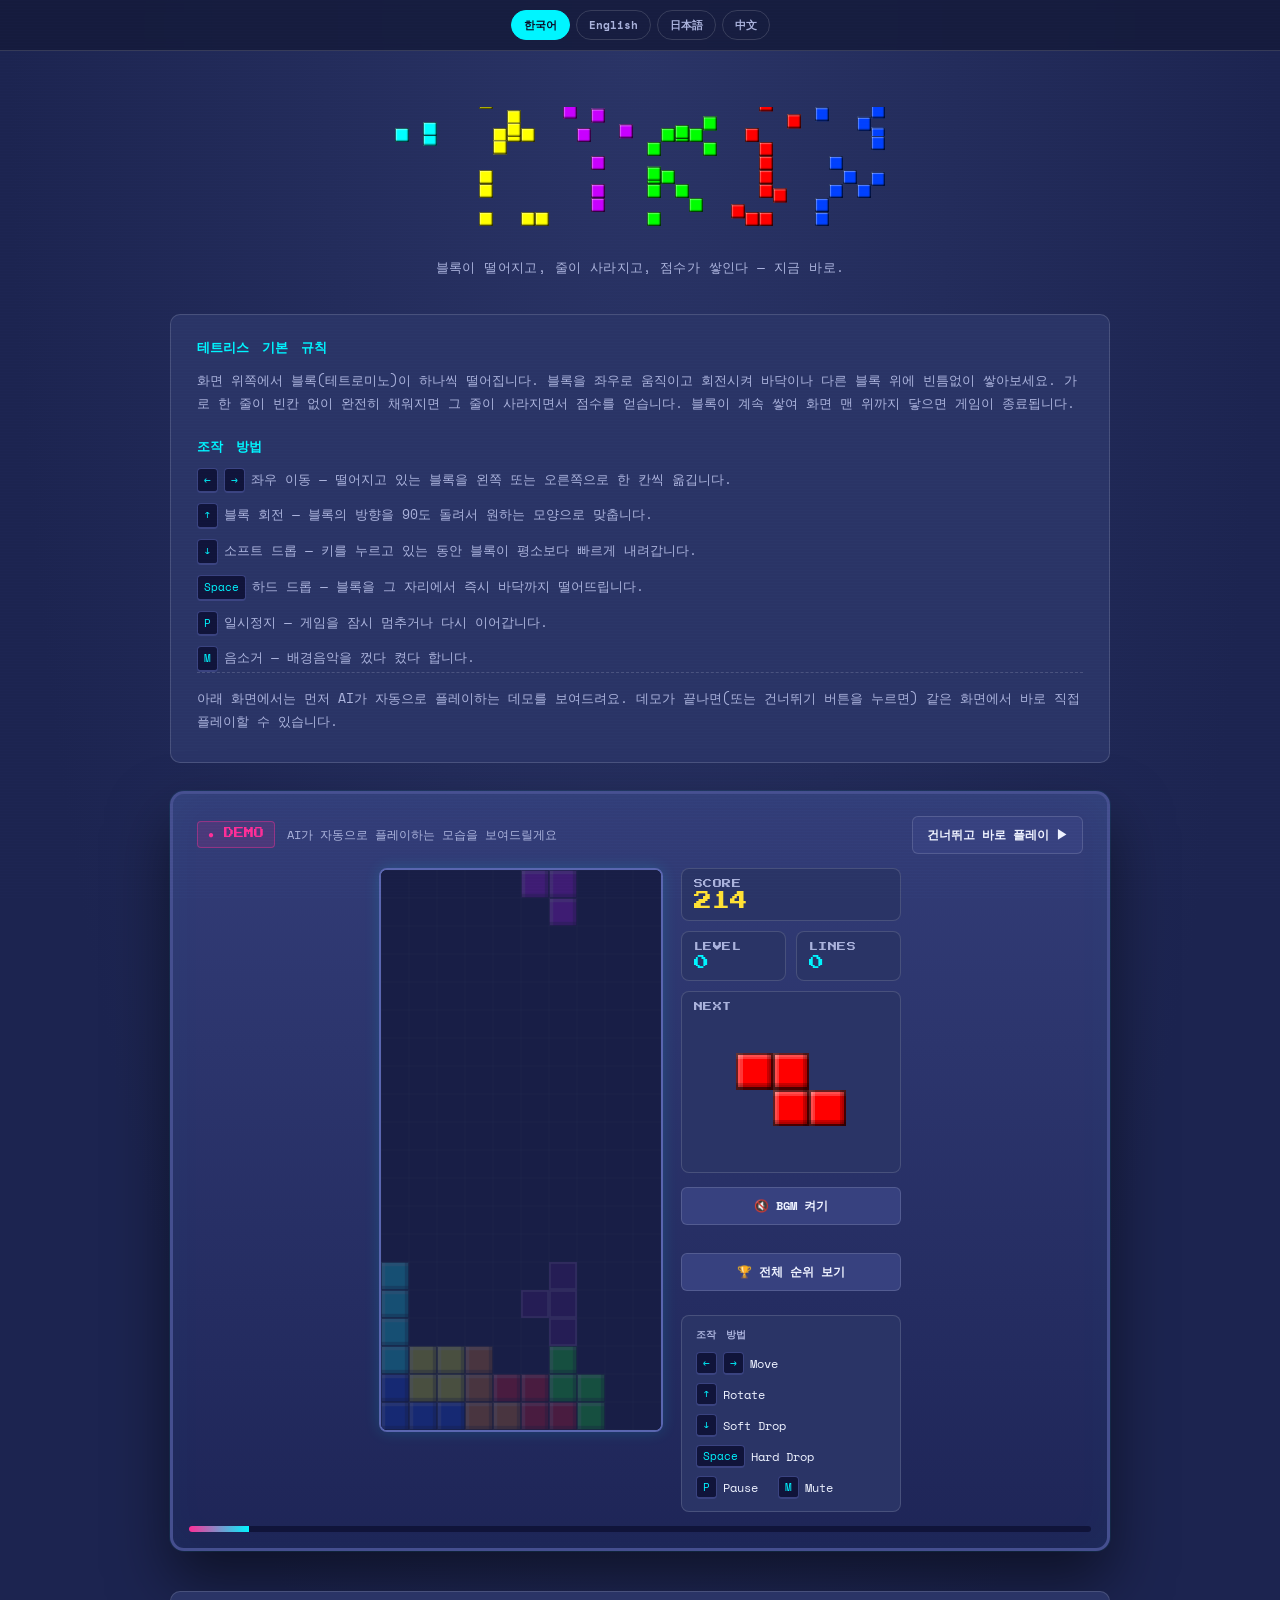
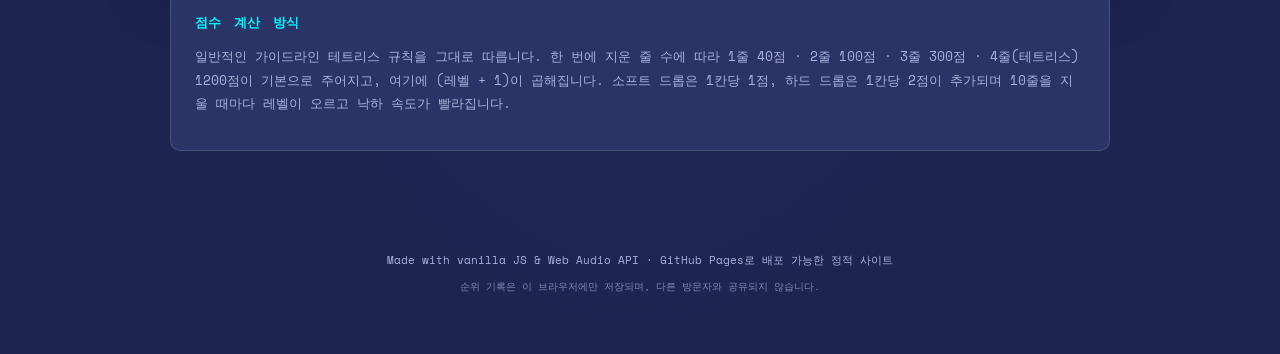
==== commit 6f7ecd20: "Add files via upload" ====
--- a/game.html
+++ b/game.html
@@ -10,7 +10,7 @@
 <link href="https://fonts.googleapis.com/css2?family=Press+Start+2P&family=Space+Mono:wght@400;700&display=swap" rel="stylesheet">
 <style>
 :root {
-  --bg-deep: #232c5e;
+  --bg-deep: #161c3d;
   --bg-panel: #2a3466;
   --bg-panel-light: #37417f;
   --accent-cyan: #00f5ff;
@@ -147,8 +147,8 @@
   position: relative;
   border-radius: 8px;
   overflow: hidden;
-  border: 2px solid #454f8f;
-  box-shadow: inset 0 0 30px rgba(0, 0, 0, 0.6);
+  border: 2px solid #5a66b0;
+  box-shadow: inset 0 0 30px rgba(0, 0, 0, 0.6), 0 0 15px rgba(0, 245, 255, 0.15);
   line-height: 0;
   max-width: 100%;
 }
@@ -156,8 +156,6 @@
 #stage-canvas {
   display: block;
   image-rendering: pixelated;
-  max-width: 100%;
-  height: auto;
 }
 
 .stage-overlay {
@@ -202,7 +200,11 @@
 }
 .stat-row .stat-value { font-size: 15px; color: var(--accent-cyan); }
 
-#next-canvas { display: block; margin-top: 2px; }
+#next-canvas {
+  display: block;
+  margin-top: 2px;
+  image-rendering: pixelated;
+}
 
 .controls-guide {
   background: var(--bg-panel);
@@ -344,7 +346,7 @@
   width: 100%;
   max-width: 380px;
   background: linear-gradient(180deg, #333d78, #1e2557);
-  border: 2px solid #454f8f;
+  border: 2px solid #3a4380;
   border-radius: 14px;
   padding: 24px;
   box-shadow: 0 20px 60px rgba(0, 0, 0, 0.6);
@@ -889,13 +891,13 @@
 };
 
 const COLORS = {
-  I: "#00f5ff",
-  O: "#ffe135",
-  T: "#d17dff",
-  S: "#4dff99",
-  Z: "#ff5c82",
-  J: "#6f9bff",
-  L: "#ffaa33"
+  I: "#00ffff",
+  O: "#ffff00",
+  T: "#c800ff",
+  S: "#00ff00",
+  Z: "#ff0000",
+  J: "#0040ff",
+  L: "#ff7f00"
 };
 
 const PIECE_KEYS = Object.keys(SHAPE_DEFS);
@@ -1085,22 +1087,34 @@
    Board 상태를 canvas 2D에 그리는 함수 모음
    ========================================================= */
 
-function drawBlock(ctx, px, py, size, color, alpha = 1) {
+function drawBlock(ctx, px, py, size, color, alpha = 1, isGhost = false) {
   ctx.save();
   ctx.globalAlpha = alpha;
-  // 본체
-  ctx.fillStyle = color;
-  ctx.fillRect(px, py, size, size);
-  // 픽셀 베벨(입체) 효과 — 밝은 하이라이트는 강하게, 어두운 그림자는 옅게
-  ctx.fillStyle = "rgba(255,255,255,0.45)";
-  ctx.fillRect(px, py, size, Math.max(2, size * 0.14));
-  ctx.fillRect(px, py, Math.max(2, size * 0.14), size);
-  ctx.fillStyle = "rgba(0,0,0,0.18)";
-  ctx.fillRect(px, py + size - Math.max(2, size * 0.14), size, Math.max(2, size * 0.14));
-  ctx.fillRect(px + size - Math.max(2, size * 0.14), py, Math.max(2, size * 0.14), size);
-  ctx.strokeStyle = "rgba(0,0,0,0.22)";
-  ctx.lineWidth = 1;
-  ctx.strokeRect(px + 0.5, py + 0.5, size - 1, size - 1);
+
+  if (isGhost) {
+    // 고스트 피스인 경우: 밝은 아웃라인 강조 및 반투명 내부 채우기
+    ctx.fillStyle = color;
+    ctx.fillRect(px, py, size, size);
+    ctx.strokeStyle = "#ffffff";
+    ctx.lineWidth = 1.5;
+    ctx.strokeRect(px + 1, py + 1, size - 2, size - 2);
+  } else {
+    // 일반 피스: 선명한 원색 + 입체 베벨
+    ctx.fillStyle = color;
+    ctx.fillRect(px, py, size, size);
+
+    ctx.fillStyle = "rgba(255, 255, 255, 0.3)";
+    ctx.fillRect(px, py, size, Math.max(2, size * 0.15));
+    ctx.fillRect(px, py, Math.max(2, size * 0.15), size);
+
+    ctx.fillStyle = "rgba(0, 0, 0, 0.3)";
+    ctx.fillRect(px, py + size - Math.max(2, size * 0.15), size, Math.max(2, size * 0.15));
+    ctx.fillRect(px + size - Math.max(2, size * 0.15), py, Math.max(2, size * 0.15), size);
+
+    ctx.strokeStyle = "rgba(0, 0, 0, 0.6)";
+    ctx.lineWidth = 1;
+    ctx.strokeRect(px + 0.5, py + 0.5, size - 1, size - 1);
+  }
   ctx.restore();
 }
 
@@ -1109,12 +1123,12 @@
   const w = COLS * cellSize;
   const h = ROWS * cellSize;
 
-  // 배경
-  ctx.fillStyle = "#232c5e";
+  // 보드 배경 (밝은 남색 — 블록과의 대비를 확실히 줌)
+  ctx.fillStyle = "#090b1c";
   ctx.fillRect(0, 0, w, h);
 
   // 그리드 라인
-  ctx.strokeStyle = "rgba(255,255,255,0.05)";
+  ctx.strokeStyle = "rgba(255, 255, 255, 0.08)";
   ctx.lineWidth = 1;
   for (let x = 0; x <= COLS; x++) {
     ctx.beginPath();
@@ -1143,7 +1157,7 @@
     for (const [cx, cy] of board.current.cells()) {
       const x = board.current.x + cx;
       const y = gy + cy;
-      if (y >= 0) drawBlock(ctx, x * cellSize, y * cellSize, cellSize, COLORS[board.current.type], 0.18);
+      if (y >= 0) drawBlock(ctx, x * cellSize, y * cellSize, cellSize, COLORS[board.current.type], 0.35, true);
     }
   }
 
@@ -1802,15 +1816,23 @@
 
   function drawGameOver() {
     stageCtx.save();
-    stageCtx.fillStyle = "rgba(28,36,80,0.82)";
+    stageCtx.fillStyle = "rgba(3,1,12,0.9)";
     stageCtx.fillRect(0, 0, stageCanvas.width, stageCanvas.height);
-    stageCtx.fillStyle = "#ff3b6b";
+
+    stageCtx.textAlign = "center";
     stageCtx.font = "bold 22px 'Press Start 2P', monospace";
-    stageCtx.textAlign = "center";
+    stageCtx.shadowColor = "#ff003c";
+    stageCtx.shadowBlur = 20;
+    stageCtx.fillStyle = "#ff2a5e";
     stageCtx.fillText("GAME OVER", stageCanvas.width / 2, stageCanvas.height / 2 - 10);
-    stageCtx.fillStyle = "#eef2ff";
-    stageCtx.font = "12px 'Space Mono', monospace";
-    stageCtx.fillText(t("gameOverRestart"), stageCanvas.width / 2, stageCanvas.height / 2 + 24);
+
+    stageCtx.shadowColor = "#00fff2";
+    stageCtx.shadowBlur = 10;
+    stageCtx.fillStyle = "#f2f0ff";
+    stageCtx.font = "bold 13px 'Space Mono', monospace";
+    stageCtx.fillText(t("gameOverRestart"), stageCanvas.width / 2, stageCanvas.height / 2 + 26);
+
+    stageCtx.shadowBlur = 0;
     stageCtx.restore();
   }
 
